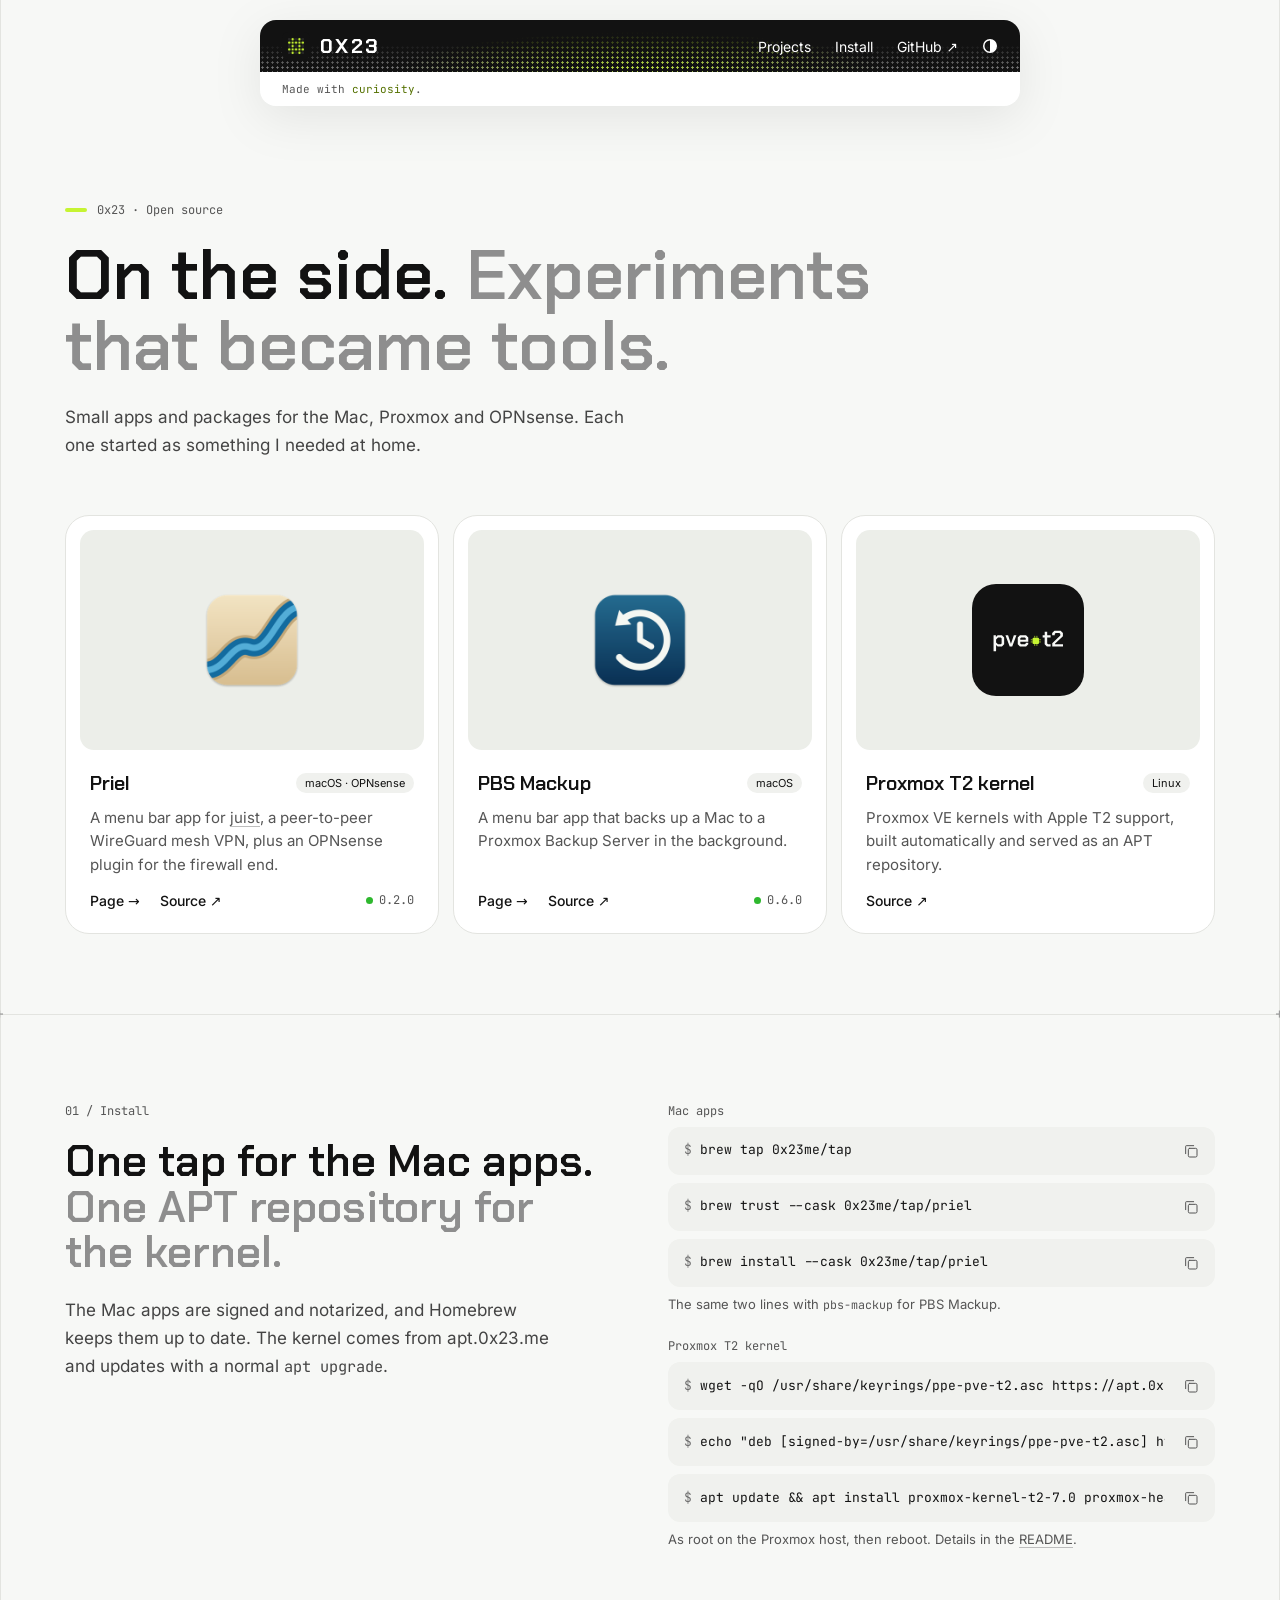
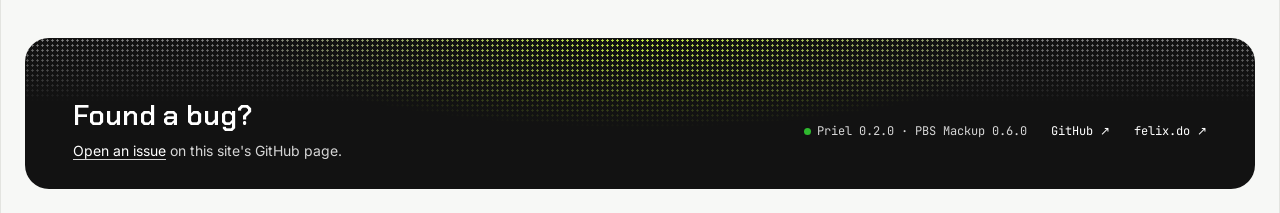
==== index.html @ 9fa9e23d "Add the 0x23 org page and the shared kit the project pages load from /kit/" ====
<!doctype html>
<html lang="en">
<head>
<meta charset="utf-8">
<meta name="viewport" content="width=device-width, initial-scale=1">
<title>0x23</title>
<meta name="description" content="Priel, PBS Mackup and the Proxmox T2 kernel: small open source tools for the Mac, Proxmox and OPNsense.">
<link rel="icon" href="/kit/logos/0x23.png">
<link rel="preload" href="/kit/fonts/inter-latin-wght-normal.woff2" as="font" type="font/woff2" crossorigin>
<link rel="preload" href="/kit/fonts/chakra-petch-latin-600-normal.woff2" as="font" type="font/woff2" crossorigin>
<link rel="stylesheet" href="/kit/0x23.css">
<script src="/kit/0x23.js"></script>
</head>
<body id="top">
<a class="skip" href="#main">Skip to content</a>
<div class="frame">
    <header class="top">
        <div class="top__inner">
            <nav class="nav" aria-label="Sections">
                <a class="nav__mark" href="/"><img src="/kit/logos/0x23.png" width="28" height="28" alt="">0X23</a>
                <div class="nav__links">
                    <a href="#projects">Projects</a>
                    <a href="#install">Install</a>
                    <a href="https://github.com/0x23me">GitHub ↗</a>
                    <button class="nav__theme" type="button" aria-label="Switch between light and dark"><svg aria-hidden="true" width="16" height="16" viewBox="0 0 16 16"><circle cx="8" cy="8" r="6.25" fill="none" stroke="currentColor" stroke-width="1.5"></circle><path d="M8 1.75a6.25 6.25 0 0 1 0 12.5z" fill="currentColor"></path></svg></button>
                </div>
            </nav>
            <div class="status">
                <span>Made with <em class="hl">curiosity</em>.</span>
            </div>
        </div>
    </header>

    <main id="main">
    <section class="hero" id="projects">
        <div class="hero__head">
            <p class="eyebrow"><span class="eyebrow__bar"></span>0x23 · Open source</p>
            <h1>On the side. <span class="dim">Experiments that became tools.</span></h1>
            <p class="hero__lead">Small apps and packages for the Mac, Proxmox and OPNsense. Each one started as something I needed at home.</p>
        </div>
        <div class="apps">
            <article class="app">
                <div class="well"><img src="/kit/logos/priel.png" width="112" height="112" alt=""></div>
                <div class="app__text">
                    <div class="app__top"><a class="project__name card-link" href="/priel/">Priel</a><span class="project__tag">macOS · OPNsense</span></div>
                    <p>A menu bar app for <a href="https://github.com/nning/juist">juist</a>, a peer-to-peer WireGuard mesh VPN, plus an OPNsense plugin for the firewall end.</p>
                    <div class="app__links"><a href="/priel/">Page →</a><a href="https://github.com/0x23me/priel">Source ↗</a><span class="version">0.2.0</span></div>
                </div>
            </article>
            <article class="app">
                <div class="well"><img src="/kit/logos/pbs-mackup.png" width="112" height="112" alt=""></div>
                <div class="app__text">
                    <div class="app__top"><a class="project__name card-link" href="/pbs-mackup/">PBS Mackup</a><span class="project__tag">macOS</span></div>
                    <p>A menu bar app that backs up a Mac to a Proxmox Backup Server in the background.</p>
                    <div class="app__links"><a href="/pbs-mackup/">Page →</a><a href="https://github.com/0x23me/pbs-mackup">Source ↗</a><span class="version">0.6.0</span></div>
                </div>
            </article>
            <article class="app">
                <div class="well"><img src="/kit/logos/pve-t2.svg" width="112" height="112" alt=""></div>
                <div class="app__text">
                    <div class="app__top"><a class="project__name card-link" href="https://github.com/0x23me/ppe-pve-t2">Proxmox T2 kernel</a><span class="project__tag">Linux</span></div>
                    <p>Proxmox VE kernels with Apple T2 support, built automatically and served as an APT repository.</p>
                    <div class="app__links"><a href="https://github.com/0x23me/ppe-pve-t2">Source ↗</a></div>
                </div>
            </article>
        </div>
    </section>

    <div class="rule" aria-hidden="true"><span>+</span><span>+</span></div>

    <section class="section split" id="install">
        <div class="split__intro">
            <span class="label">01 / Install</span>
            <h2>One tap for the Mac apps. <span class="dim">One APT repository for the kernel.</span></h2>
            <div class="split__text">
                <p>The Mac apps are signed and notarized, and Homebrew keeps them up to date. The kernel comes from apt.0x23.me and updates with a normal <code>apt upgrade</code>.</p>
            </div>
        </div>
        <div class="split__side">
            <div class="cmds">
                <span class="label">Mac apps</span>
                <div class="cmd"><code>brew tap 0x23me/tap</code><button class="cmd__copy" type="button" aria-label="Copy"><svg class="glyph" width="16" height="16" viewBox="0 0 24 24" fill="none" stroke="currentColor" stroke-width="1.5" stroke-linecap="round" stroke-linejoin="round" aria-hidden="true"><rect x="8" y="8" width="13" height="13" rx="2"/><path d="M4 16V5a1 1 0 0 1 1-1h11"/></svg><svg class="tick" width="16" height="16" viewBox="0 0 24 24" fill="none" stroke="currentColor" stroke-width="1.5" stroke-linecap="round" stroke-linejoin="round" aria-hidden="true"><path d="M20 6 9 17l-5-5"/></svg></button></div>
                <div class="cmd"><code>brew trust --cask 0x23me/tap/priel</code><button class="cmd__copy" type="button" aria-label="Copy"><svg class="glyph" width="16" height="16" viewBox="0 0 24 24" fill="none" stroke="currentColor" stroke-width="1.5" stroke-linecap="round" stroke-linejoin="round" aria-hidden="true"><rect x="8" y="8" width="13" height="13" rx="2"/><path d="M4 16V5a1 1 0 0 1 1-1h11"/></svg><svg class="tick" width="16" height="16" viewBox="0 0 24 24" fill="none" stroke="currentColor" stroke-width="1.5" stroke-linecap="round" stroke-linejoin="round" aria-hidden="true"><path d="M20 6 9 17l-5-5"/></svg></button></div>
                <div class="cmd"><code>brew install --cask 0x23me/tap/priel</code><button class="cmd__copy" type="button" aria-label="Copy"><svg class="glyph" width="16" height="16" viewBox="0 0 24 24" fill="none" stroke="currentColor" stroke-width="1.5" stroke-linecap="round" stroke-linejoin="round" aria-hidden="true"><rect x="8" y="8" width="13" height="13" rx="2"/><path d="M4 16V5a1 1 0 0 1 1-1h11"/></svg><svg class="tick" width="16" height="16" viewBox="0 0 24 24" fill="none" stroke="currentColor" stroke-width="1.5" stroke-linecap="round" stroke-linejoin="round" aria-hidden="true"><path d="M20 6 9 17l-5-5"/></svg></button></div>
                <p class="cmds__note">The same two lines with <code>pbs-mackup</code> for PBS Mackup.</p>
            </div>
            <div class="cmds">
                <span class="label">Proxmox T2 kernel</span>
                <div class="cmd"><code>wget -qO /usr/share/keyrings/ppe-pve-t2.asc https://apt.0x23.me/KEY.gpg</code><button class="cmd__copy" type="button" aria-label="Copy"><svg class="glyph" width="16" height="16" viewBox="0 0 24 24" fill="none" stroke="currentColor" stroke-width="1.5" stroke-linecap="round" stroke-linejoin="round" aria-hidden="true"><rect x="8" y="8" width="13" height="13" rx="2"/><path d="M4 16V5a1 1 0 0 1 1-1h11"/></svg><svg class="tick" width="16" height="16" viewBox="0 0 24 24" fill="none" stroke="currentColor" stroke-width="1.5" stroke-linecap="round" stroke-linejoin="round" aria-hidden="true"><path d="M20 6 9 17l-5-5"/></svg></button></div>
                <div class="cmd"><code>echo "deb [signed-by=/usr/share/keyrings/ppe-pve-t2.asc] https://apt.0x23.me trixie main" &gt; /etc/apt/sources.list.d/ppe-pve-t2.list</code><button class="cmd__copy" type="button" aria-label="Copy"><svg class="glyph" width="16" height="16" viewBox="0 0 24 24" fill="none" stroke="currentColor" stroke-width="1.5" stroke-linecap="round" stroke-linejoin="round" aria-hidden="true"><rect x="8" y="8" width="13" height="13" rx="2"/><path d="M4 16V5a1 1 0 0 1 1-1h11"/></svg><svg class="tick" width="16" height="16" viewBox="0 0 24 24" fill="none" stroke="currentColor" stroke-width="1.5" stroke-linecap="round" stroke-linejoin="round" aria-hidden="true"><path d="M20 6 9 17l-5-5"/></svg></button></div>
                <div class="cmd"><code>apt update &amp;&amp; apt install proxmox-kernel-t2-7.0 proxmox-headers-t2-7.0</code><button class="cmd__copy" type="button" aria-label="Copy"><svg class="glyph" width="16" height="16" viewBox="0 0 24 24" fill="none" stroke="currentColor" stroke-width="1.5" stroke-linecap="round" stroke-linejoin="round" aria-hidden="true"><rect x="8" y="8" width="13" height="13" rx="2"/><path d="M4 16V5a1 1 0 0 1 1-1h11"/></svg><svg class="tick" width="16" height="16" viewBox="0 0 24 24" fill="none" stroke="currentColor" stroke-width="1.5" stroke-linecap="round" stroke-linejoin="round" aria-hidden="true"><path d="M20 6 9 17l-5-5"/></svg></button></div>
                <p class="cmds__note">As root on the Proxmox host, then reboot. Details in the <a href="https://github.com/0x23me/ppe-pve-t2#readme">README</a>.</p>
            </div>
        </div>
    </section>
    </main>

    <footer class="foot">
        <div class="foot__card">
            <div class="foot__main">
                <div class="foot__say">
                    <h2>Found a bug?</h2>
                    <p><a href="https://github.com/0x23me/0x23me.github.io/issues">Open an issue</a> on this site's GitHub page.</p>
                </div>
                <div class="foot__links">
                    <span class="version">Priel 0.2.0 · PBS Mackup 0.6.0</span>
                    <a href="https://github.com/0x23me">GitHub ↗</a>
                    <a href="https://felix.do">felix.do ↗</a>
                </div>
            </div>
        </div>
    </footer>
</div>
</body>
</html>
---- kit/0x23.css ----
/* The 0x23 look, shared by the org page and every project page under 0x23me.github.io.
   Taken from felix.do (soupdiver/felix.0x23.me, assets/css/style.css at 63b9ff9). */

@font-face { font-family: 'Chakra Petch'; font-weight: 500; font-display: swap; src: url(/kit/fonts/chakra-petch-latin-500-normal.woff2) format('woff2'); }
@font-face { font-family: 'Chakra Petch'; font-weight: 600; font-display: swap; src: url(/kit/fonts/chakra-petch-latin-600-normal.woff2) format('woff2'); }
@font-face { font-family: 'Chakra Petch'; font-weight: 700; font-display: swap; src: url(/kit/fonts/chakra-petch-latin-700-normal.woff2) format('woff2'); }
@font-face { font-family: Inter; font-weight: 100 900; font-display: swap; src: url(/kit/fonts/inter-latin-wght-normal.woff2) format('woff2'); }
@font-face { font-family: 'JetBrains Mono'; font-weight: 100 800; font-display: swap; src: url(/kit/fonts/jetbrains-mono-latin-wght-normal.woff2) format('woff2'); }

:root {
    color-scheme: light dark;
    --bg: light-dark(#F7F8F6, #0E0F0D);
    --paper: light-dark(#FFFFFF, #171816);
    --ink: light-dark(#121212, #ECEDE9);
    --line: light-dark(#E3E4E0, #272925);
    --line-2: light-dark(#CFD1CC, #3A3C37);
    --underline: light-dark(#BDBDBD, #555752);
    --icon-ring: light-dark(transparent, #34362F);
    --accent: #C6F432;
    --accent-hover: #D4F85F;
    --highlight: light-dark(#557100, #C6F432);
    --on-accent: #121212;
    --night: light-dark(#121212, #ECEDE9);
    --night-hover: light-dark(#2A2A2A, #D8DAD4);
    --on-night: light-dark(#FFFFFF, #121212);
    --on-night-2: light-dark(#D6D6D6, #3A3B38);
    --night-accent: light-dark(#C6F432, #557100);
    --night-dots: light-dark(rgba(255, 255, 255, 0.5), rgba(0, 0, 0, 0.3));
    --night-line: light-dark(#2E2E2E, #CFD1CC);
    --text-2: light-dark(#444444, #C9CAC6);
    --muted: light-dark(#555555, #A6A7A3);
    --faint: light-dark(#6E6E6E, #8C8D89);
    --dim: light-dark(#8E8E8E, #6F706C);
    --mark: #9A9A9A;
    --chip: light-dark(#F0F1EE, #22241F);
    --panel: light-dark(#ECEEE9, #1C1D1A);
    --status: #2EB82E;
    --font-display: 'Chakra Petch', sans-serif;
    --font-body: Inter, system-ui, sans-serif;
    --font-mono: 'JetBrains Mono', ui-monospace, monospace;
    --pad: clamp(20px, 5vw, 64px);
}
:root[data-theme="light"] { color-scheme: light; }
:root[data-theme="dark"] { color-scheme: dark; }

*, *::before, *::after { box-sizing: border-box; }
html { scroll-padding-top: 16px; }
html, body { overflow-x: clip; }
body { margin: 0; background: var(--bg); color: var(--ink); font-family: var(--font-body); -webkit-font-smoothing: antialiased; }
a { color: var(--ink); text-decoration: none; }
a:hover { color: var(--muted); }
:focus-visible { outline: 2px solid var(--ink); outline-offset: 2px; }
h1, h2, h3, p, ul, ol, dl, dd, figure { margin: 0; }
ul, ol { padding: 0; list-style: none; }
img, svg { display: block; }
h1, h2, h3 { font-family: var(--font-display); font-weight: 600; }
h2 { font-size: clamp(32px, 3.4vw, 46px); line-height: 1.05; }
h3 { font-size: 20px; line-height: 1.2; }
code { font-family: var(--font-mono); font-size: 0.9em; }
.dim { color: var(--dim); }
.skip { position: absolute; left: 16px; top: -48px; z-index: 10; padding: 8px 14px; border-radius: 999px; background: var(--accent); color: var(--on-accent); font-size: 14px; font-weight: 600; }
.skip:focus { top: 8px; }

.frame { max-width: 1314px; margin: 0 auto; border-left: 1px solid var(--line); border-right: 1px solid var(--line); }

/* header bar */
.top { padding: 20px 16px 0; display: flex; justify-content: center; }
.top__inner { width: 100%; max-width: 760px; display: flex; flex-direction: column; filter: drop-shadow(0 12px 24px rgba(0, 0, 0, 0.08)); }
.nav { position: relative; overflow: hidden; min-height: 52px; padding: 6px 22px; border-radius: 16px 16px 0 0; background: var(--night); display: flex; align-items: center; justify-content: space-between; gap: 12px; }
.nav > * { position: relative; z-index: 1; }
.nav a { color: var(--on-night); }
.nav a:hover { color: var(--night-accent); }
.nav a:focus-visible { outline-color: var(--night-accent); }
.nav__mark { display: flex; align-items: center; gap: 10px; font-family: var(--font-display); font-weight: 700; font-size: 20px; letter-spacing: 0.12em; }
.nav__mark img { border-radius: 6px; }
.nav__links { display: flex; align-items: center; gap: 24px; font-size: 14px; white-space: nowrap; }
.nav__theme { display: none; padding: 4px; margin: -4px; border: 0; background: none; color: var(--on-night); cursor: pointer; }
.nav__theme:hover { color: var(--night-accent); }
.nav__theme:focus-visible { outline-color: var(--night-accent); }
.js .nav__theme { display: block; }

/* dotted light: it comes from the middle of the page, so it enters the header from below and the footer from above */
.nav::before, .nav::after, .foot__card::before, .foot__card::after { content: ''; position: absolute; inset: 0; pointer-events: none; background-size: 5px 5px; }
.nav::before, .foot__card::before { background-image: radial-gradient(var(--night-dots) 0.9px, transparent 1.3px); }
.nav::after, .foot__card::after { background-image: radial-gradient(var(--night-accent) 0.9px, transparent 1.3px); }
.nav::before { -webkit-mask-image: linear-gradient(to top, #000, transparent 28px); mask-image: linear-gradient(to top, #000, transparent 28px); }
.nav::after { -webkit-mask-image: radial-gradient(ellipse 32% 40px at 50% 100%, #000, transparent); mask-image: radial-gradient(ellipse 32% 40px at 50% 100%, #000, transparent); }
.foot__card::before { -webkit-mask-image: linear-gradient(to bottom, #000, transparent 64px); mask-image: linear-gradient(to bottom, #000, transparent 64px); }
.foot__card::after { -webkit-mask-image: radial-gradient(ellipse 32% 90px at 50% 0%, #000, transparent); mask-image: radial-gradient(ellipse 32% 90px at 50% 0%, #000, transparent); }

.status { min-height: 34px; padding: 8px 22px; border-radius: 0 0 16px 16px; background: var(--paper); display: flex; align-items: center; font-family: var(--font-mono); font-size: 11px; color: var(--muted); }
.hl { font-style: normal; color: var(--highlight); }
.version { display: flex; align-items: center; gap: 6px; font-family: var(--font-mono); font-size: 12px; font-weight: 400; color: var(--muted); }
.version::before { content: ''; flex: none; width: 7px; height: 7px; border-radius: 50%; background: var(--status); }
.app__links .version { margin-left: auto; }

/* shared */
.section { padding: 88px var(--pad); display: flex; flex-direction: column; gap: 32px; }
.rule { position: relative; border-top: 1px solid var(--line); }
.rule span { position: absolute; top: -11px; font-family: var(--font-mono); font-size: 15px; color: var(--mark); }
.rule span:first-child { left: -6px; }
.rule span:last-child { right: -5px; }
.label { font-family: var(--font-mono); font-size: 12px; color: var(--muted); }
.head { display: flex; flex-wrap: wrap; align-items: flex-end; justify-content: space-between; gap: 16px; }
.head__text { display: flex; flex-direction: column; gap: 12px; }
.head__link, .more { font-size: 14px; font-weight: 500; }
.pills { display: flex; flex-wrap: wrap; gap: 6px; }
.pills li { padding: 4px 10px; border-radius: 999px; background: var(--chip); font-size: 12px; }
.pills--line li { padding: 3px 9px; background: var(--paper); border: 1px solid var(--line); font-size: 11px; }
.pills li.pill--accent { background: var(--accent); color: var(--on-accent); font-weight: 600; }
.actions { display: flex; flex-wrap: wrap; gap: 10px; }
.btn { display: inline-block; padding: 11px 18px; border-radius: 999px; border: 1px solid var(--line); font-size: 14px; font-weight: 500; }
.btn:hover { border-color: var(--line-2); color: var(--ink); }
.btn--accent { border-color: var(--accent); background: var(--accent); color: var(--on-accent); font-weight: 600; }
.btn--accent:hover { border-color: var(--accent-hover); background: var(--accent-hover); color: var(--on-accent); }
.btn--dark { border-color: var(--night); background: var(--night); color: var(--on-night); }
.btn--dark:hover { color: var(--on-night); background: var(--night-hover); }
p a, .rows a { position: relative; z-index: 1; color: inherit; text-decoration: underline; text-decoration-color: var(--underline); text-underline-offset: 3px; }
p a:hover, .rows a:hover { color: var(--ink); text-decoration-color: var(--ink); }

/* hero */
.hero { padding: 96px var(--pad) 80px; display: flex; flex-direction: column; gap: 56px; }
.hero__head { display: flex; flex-direction: column; gap: 22px; }
.hero__lead { max-width: 560px; font-size: 17px; line-height: 1.65; color: var(--text-2); }
.eyebrow { display: flex; align-items: center; gap: 10px; font-family: var(--font-mono); font-size: 12px; color: var(--muted); }
.eyebrow__bar { width: 22px; height: 4px; border-radius: 2px; background: var(--accent); }
h1 { max-width: 1100px; font-size: clamp(42px, 5.4vw, 76px); line-height: 1.02; text-wrap: balance; }

/* focus cards */
.focus { display: grid; grid-template-columns: repeat(auto-fit, minmax(min(300px, 100%), 1fr)); gap: 14px; }
.focus__card { min-height: 240px; padding: 24px; border-radius: 20px; background: var(--paper); border: 1px solid var(--line); display: flex; flex-direction: column; gap: 18px; }
.focus__top { display: flex; justify-content: space-between; align-items: center; }
.focus__label { font-family: var(--font-mono); font-size: 11px; letter-spacing: 0.04em; color: var(--muted); }
.focus__card p { font-size: 16px; line-height: 1.55; color: var(--text-2); }
.focus__card .pills, .focus__card .more { margin-top: auto; }
.focus__card .well { margin: 0 -10px; }
.focus__card--dark { background: var(--night); border-color: var(--night); color: var(--on-night); }
.focus__card--dark .focus__label { color: var(--night-accent); }
.focus__card--dark p { color: var(--on-night-2); }
.focus__card--dark .pills li { background: var(--night-hover); }

/* feature card and project cards */
.projects { display: grid; grid-template-columns: repeat(6, minmax(0, 1fr)); gap: 14px; }
.feature { position: relative; grid-column: span 4; min-width: 0; padding: 14px; border-radius: 24px; background: var(--paper); border: 1px solid var(--line); display: grid; grid-template-columns: repeat(auto-fit, minmax(min(320px, 100%), 1fr)); gap: 14px; }
.feature--wide { grid-column: 1 / -1; }
a.feature:hover, .feature:has(.card-link):hover, .project:has(.card-link):hover { border-color: var(--line-2); }
.card-link::after { content: ''; position: absolute; inset: 0; border-radius: inherit; }
.card-link:hover { color: var(--ink); }
.feature__text { padding: 14px 10px; display: flex; flex-direction: column; gap: 14px; }
.feature__text .pills li { font-weight: 500; }
.feature__name { font-family: var(--font-display); font-weight: 600; font-size: 28px; line-height: 1.1; }
.feature__text p { font-size: 15px; line-height: 1.55; color: var(--muted); }
.feature__text .more, .feature__text .actions { margin-top: auto; }
.projects__side { grid-column: span 2; display: flex; flex-direction: column; gap: 14px; }
.projects > .project { grid-column: span 2; }
.project { position: relative; flex: 1; padding: 22px; border-radius: 20px; background: var(--paper); border: 1px solid var(--line); display: flex; flex-direction: column; gap: 10px; }
.project__top { display: flex; align-items: center; gap: 10px; }
.project__top img { flex-shrink: 0; border-radius: 6px; box-shadow: 0 0 0 1px var(--icon-ring); }
.project__name { font-family: var(--font-display); font-weight: 600; font-size: 20px; }
.project__tag { margin-left: auto; padding: 3px 9px; border-radius: 999px; background: var(--chip); font-size: 11px; }
.project p { font-size: 14px; line-height: 1.5; color: var(--muted); }
.project .more { margin-top: auto; padding-top: 6px; }

/* app cards on the org page: the icon large in a well, the name and line below */
.apps { display: grid; grid-template-columns: repeat(auto-fit, minmax(min(300px, 100%), 1fr)); gap: 14px; }
.app { position: relative; padding: 14px; border-radius: 24px; background: var(--paper); border: 1px solid var(--line); display: flex; flex-direction: column; gap: 6px; }
.app:has(.card-link):hover { border-color: var(--line-2); }
.app .well { min-height: 220px; }
.app .well img { width: 112px; height: 112px; border-radius: 24px; box-shadow: 0 0 0 1px var(--icon-ring); }
.app__text { padding: 14px 10px 10px; display: flex; flex-direction: column; gap: 10px; flex: 1; }
.app__top { display: flex; align-items: center; gap: 10px; }
.app__top .project__tag { margin-left: auto; }
.app p { font-size: 15px; line-height: 1.55; color: var(--muted); }
.app__links { margin-top: auto; padding-top: 6px; display: flex; gap: 20px; font-size: 14px; font-weight: 500; }
.app__links a { position: relative; z-index: 1; }

/* image well: a screenshot sits whole on a panel, never cropped */
.well { position: relative; min-height: 240px; padding: 28px; border-radius: 14px; background: var(--panel); display: flex; align-items: center; justify-content: center; overflow: hidden; }
.well img { max-width: 100%; height: auto; }

/* command block: one command per line, with a copy button */
.cmds { display: flex; flex-direction: column; gap: 8px; }
.cmd { display: flex; align-items: center; gap: 12px; padding: 10px 10px 10px 16px; border-radius: 12px; background: var(--chip); }
.cmd code { flex: 1; min-width: 0; overflow-x: auto; white-space: nowrap; font-size: 13px; line-height: 1.6; color: var(--ink); scrollbar-width: none; }
.cmd code::before { content: '$ '; color: var(--faint); }
.cmd__copy { display: none; flex-shrink: 0; padding: 6px; border: 0; border-radius: 8px; background: none; color: var(--muted); cursor: pointer; }
.cmd__copy:hover { color: var(--ink); background: var(--paper); }
.cmd__copy .tick, .cmd__copy.is-done .glyph { display: none; }
.cmd__copy.is-done .tick { display: block; }
.js .cmd__copy { display: block; }
.cmds__note { font-size: 13px; line-height: 1.5; color: var(--muted); }

/* split: text on the left, rows or commands on the right */
.split { display: grid; grid-template-columns: repeat(auto-fit, minmax(min(400px, 100%), 1fr)); gap: 56px; }
.split__intro { display: flex; flex-direction: column; gap: 20px; }
.split__text { max-width: 500px; display: flex; flex-direction: column; gap: 12px; font-size: 17px; line-height: 1.65; color: var(--text-2); }
.split__side { display: flex; flex-direction: column; gap: 24px; align-self: start; }
.rows { display: flex; flex-direction: column; border-bottom: 1px solid var(--line); }
.rows li { display: grid; grid-template-columns: minmax(96px, 30%) minmax(0, 1fr); gap: 16px; padding: 18px 0; border-top: 1px solid var(--line); }
.rows__key { padding-top: 2px; font-family: var(--font-mono); font-size: 12px; line-height: 1.6; color: var(--faint); overflow-wrap: anywhere; }
.rows__text { font-size: 15px; line-height: 1.5; color: var(--text-2); }
.rows__text strong { display: block; font-size: 16px; font-weight: 600; color: var(--ink); }

/* footer bar */
.foot { padding: 0 clamp(12px, 2vw, 24px) 24px; }
.foot__card { position: relative; overflow: hidden; border-radius: 24px; background: var(--night); color: var(--on-night); padding: 64px clamp(24px, 4vw, 48px) 28px; display: flex; flex-direction: column; gap: 28px; }
.foot__card > * { position: relative; z-index: 1; }
.foot__main { display: flex; flex-wrap: wrap; align-items: center; justify-content: space-between; gap: 16px 24px; }
.foot__say { display: flex; flex-direction: column; gap: 10px; max-width: 560px; }
.foot h2 { font-size: 28px; line-height: 1; }
.foot p { font-size: 14px; line-height: 1.5; color: var(--on-night-2); }
.foot p a { text-decoration-color: var(--on-night-2); }
.foot p a:hover { color: var(--night-accent); text-decoration-color: var(--night-accent); }
.foot__links { display: flex; flex-wrap: wrap; align-items: center; gap: 12px 24px; font-family: var(--font-mono); font-size: 12px; }
.foot .version { color: var(--on-night-2); }
.foot a { color: var(--on-night); }
.foot a:hover { color: var(--night-accent); }
.foot a:focus-visible { outline-color: var(--night-accent); }
.foot__family { padding-top: 20px; border-top: 1px solid var(--night-line); display: flex; flex-wrap: wrap; align-items: center; gap: 10px 22px; font-size: 13px; }
.foot__family span { font-family: var(--font-mono); font-size: 11px; letter-spacing: 0.04em; color: var(--on-night-2); }
.foot__family a { display: flex; align-items: center; gap: 8px; }
.foot__family img { border-radius: 5px; box-shadow: 0 0 0 1px var(--night-line); }

@media (max-width: 1100px) {
    .projects { grid-template-columns: repeat(auto-fit, minmax(min(280px, 100%), 1fr)); }
    .feature { grid-column: 1 / -1; }
    .projects__side { display: contents; }
    .projects > .project { grid-column: auto; }
}

@media (max-width: 600px) {
    .nav__links a[href^="#"] { display: none; }
}

@media (max-width: 480px) {
    .nav, .status { padding-inline: 16px; }
    .nav__links { gap: 16px; }
    .rows li { grid-template-columns: minmax(0, 1fr); gap: 4px; }
    .well { padding: 16px; }
}

@media (prefers-reduced-motion: reduce) { * { transition: none !important; } }
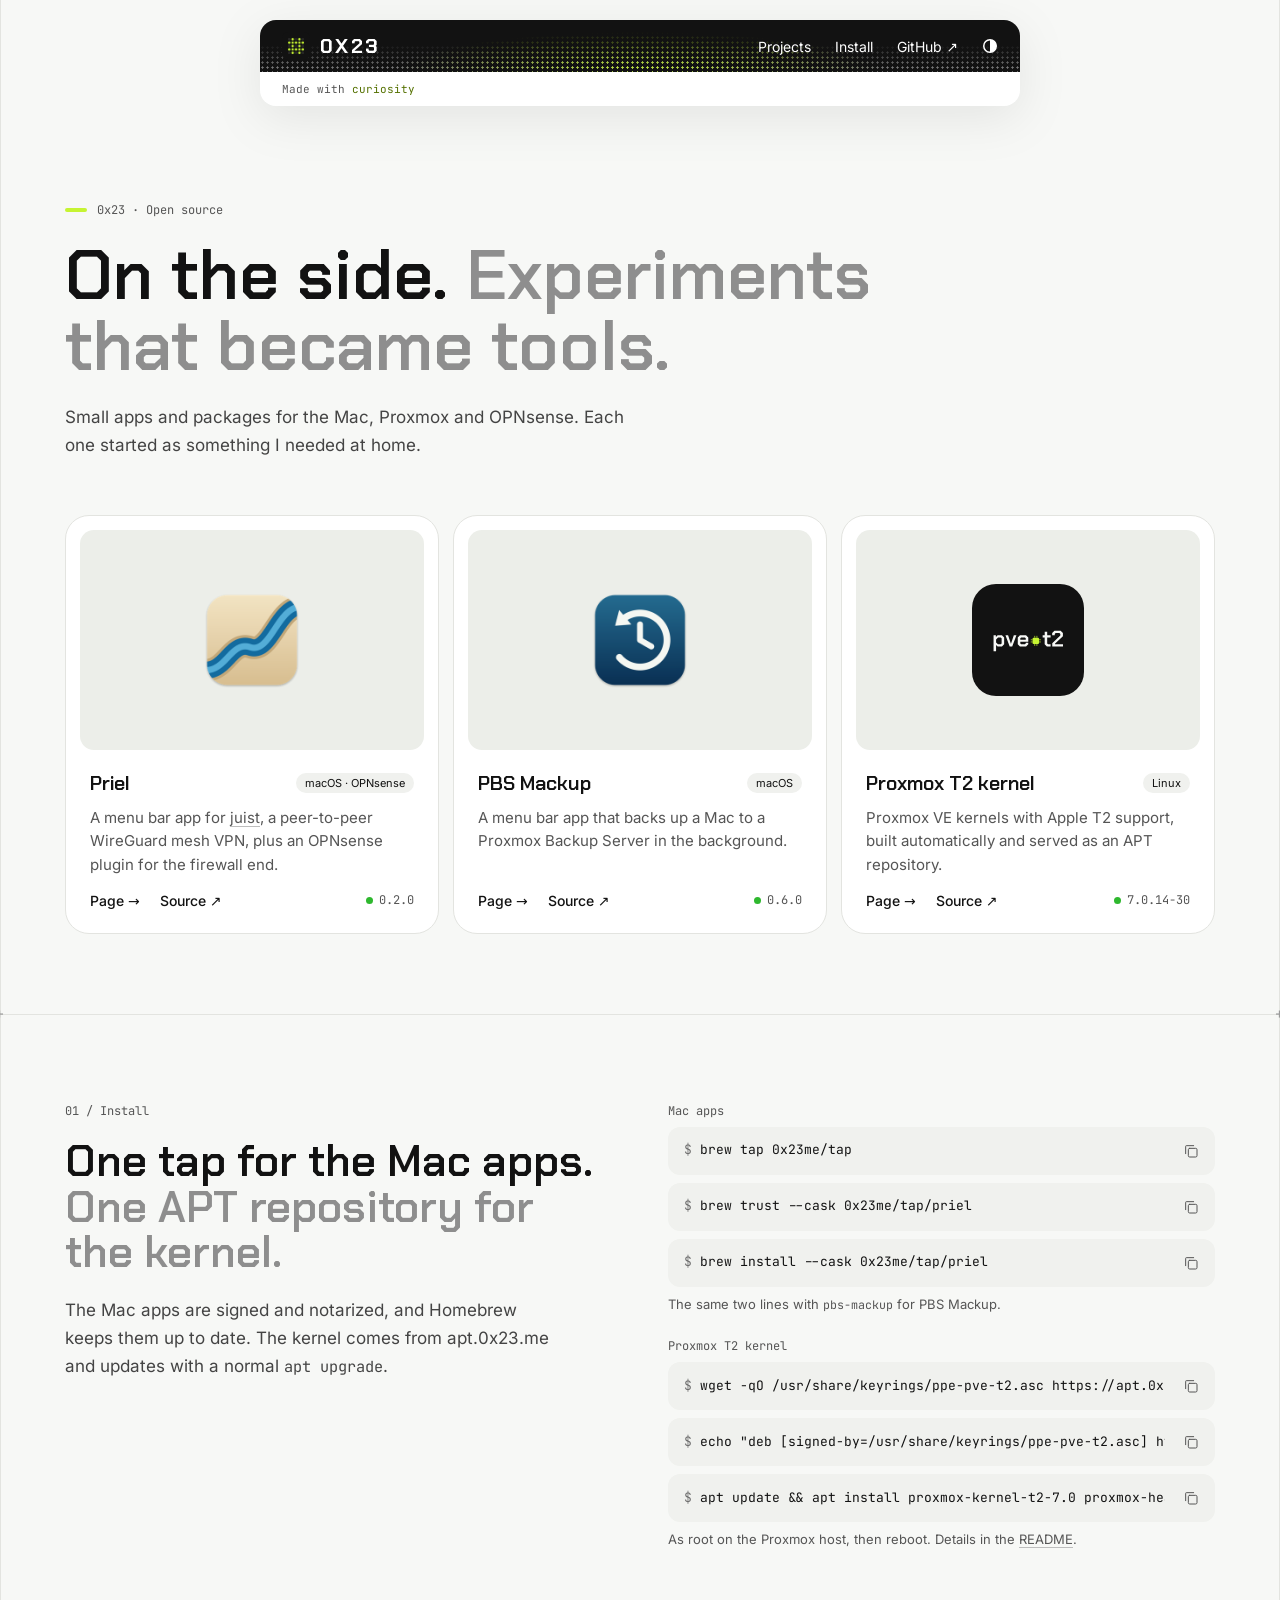
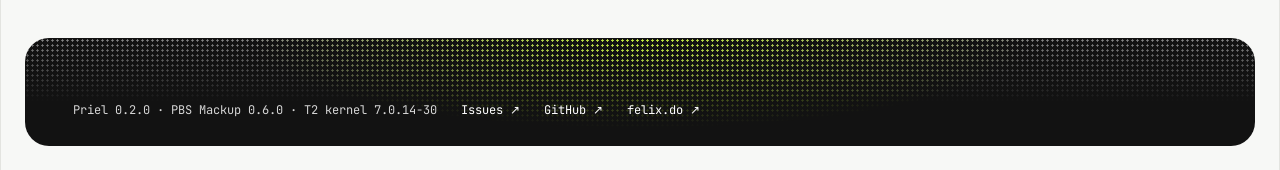
==== commit d6643374: "Add the Proxmox T2 kernel page, versions in the hero and footer, Made with curiosity, one dark focus" ====
--- a/index.html
+++ b/index.html
@@ -26,7 +26,7 @@
                 </div>
             </nav>
             <div class="status">
-                <span>Made with <em class="hl">curiosity</em>.</span>
+                <span>Made with <em class="hl">curiosity</em></span>
             </div>
         </div>
     </header>
@@ -58,9 +58,9 @@
             <article class="app">
                 <div class="well"><img src="/kit/logos/pve-t2.svg" width="112" height="112" alt=""></div>
                 <div class="app__text">
-                    <div class="app__top"><a class="project__name card-link" href="https://github.com/0x23me/ppe-pve-t2">Proxmox T2 kernel</a><span class="project__tag">Linux</span></div>
+                    <div class="app__top"><a class="project__name card-link" href="/ppe-pve-t2/">Proxmox T2 kernel</a><span class="project__tag">Linux</span></div>
                     <p>Proxmox VE kernels with Apple T2 support, built automatically and served as an APT repository.</p>
-                    <div class="app__links"><a href="https://github.com/0x23me/ppe-pve-t2">Source ↗</a></div>
+                    <div class="app__links"><a href="/ppe-pve-t2/">Page →</a><a href="https://github.com/0x23me/ppe-pve-t2">Source ↗</a><span class="version">7.0.14-30</span></div>
                 </div>
             </article>
         </div>
@@ -98,12 +98,9 @@
     <footer class="foot">
         <div class="foot__card">
             <div class="foot__main">
-                <div class="foot__say">
-                    <h2>Found a bug?</h2>
-                    <p><a href="https://github.com/0x23me/0x23me.github.io/issues">Open an issue</a> on this site's GitHub page.</p>
-                </div>
                 <div class="foot__links">
-                    <span class="version">Priel 0.2.0 · PBS Mackup 0.6.0</span>
+                    <span class="version">Priel 0.2.0 · PBS Mackup 0.6.0 · T2 kernel 7.0.14-30</span>
+                    <a href="https://github.com/0x23me/0x23me.github.io/issues">Issues ↗</a>
                     <a href="https://github.com/0x23me">GitHub ↗</a>
                     <a href="https://felix.do">felix.do ↗</a>
                 </div>
--- a/kit/0x23.css
+++ b/kit/0x23.css
@@ -73,6 +73,8 @@
 .nav a:focus-visible { outline-color: var(--night-accent); }
 .nav__mark { display: flex; align-items: center; gap: 10px; font-family: var(--font-display); font-weight: 700; font-size: 20px; letter-spacing: 0.12em; }
 .nav__mark img { border-radius: 6px; }
+/* A dark square logo, which would vanish into the bar. */
+.nav__mark .tile { box-shadow: 0 0 0 1px var(--night-line); }
 .nav__links { display: flex; align-items: center; gap: 24px; font-size: 14px; white-space: nowrap; }
 .nav__theme { display: none; padding: 4px; margin: -4px; border: 0; background: none; color: var(--on-night); cursor: pointer; }
 .nav__theme:hover { color: var(--night-accent); }
@@ -166,7 +168,8 @@
 .app { position: relative; padding: 14px; border-radius: 24px; background: var(--paper); border: 1px solid var(--line); display: flex; flex-direction: column; gap: 6px; }
 .app:has(.card-link):hover { border-color: var(--line-2); }
 .app .well { min-height: 220px; }
-.app .well img { width: 112px; height: 112px; border-radius: 24px; box-shadow: 0 0 0 1px var(--icon-ring); }
+.app .well img, .well .icon { width: 112px; height: 112px; border-radius: 24px; box-shadow: 0 0 0 1px var(--icon-ring); }
+.feature .well .icon { width: 176px; height: 176px; border-radius: 38px; }
 .app__text { padding: 14px 10px 10px; display: flex; flex-direction: column; gap: 10px; flex: 1; }
 .app__top { display: flex; align-items: center; gap: 10px; }
 .app__top .project__tag { margin-left: auto; }
@@ -177,6 +180,11 @@
 /* image well: a screenshot sits whole on a panel, never cropped */
 .well { position: relative; min-height: 240px; padding: 28px; border-radius: 14px; background: var(--panel); display: flex; align-items: center; justify-content: center; overflow: hidden; }
 .well img { max-width: 100%; height: auto; }
+.focus__card code { overflow-wrap: anywhere; }
+/* A picture in two versions: the one for the other theme is hidden, and with loading="lazy" never fetched. */
+:root[data-theme="dark"] .for-light, :root[data-theme="light"] .for-dark { display: none; }
+@media (prefers-color-scheme: dark) { :root:not([data-theme]) .for-light { display: none; } }
+@media (prefers-color-scheme: light) { :root:not([data-theme]) .for-dark { display: none; } }
 
 /* command block: one command per line, with a copy button */
 .cmds { display: flex; flex-direction: column; gap: 8px; }
@@ -213,6 +221,7 @@
 .foot p a:hover { color: var(--night-accent); text-decoration-color: var(--night-accent); }
 .foot__links { display: flex; flex-wrap: wrap; align-items: center; gap: 12px 24px; font-family: var(--font-mono); font-size: 12px; }
 .foot .version { color: var(--on-night-2); }
+.foot .version::before { content: none; }
 .foot a { color: var(--on-night); }
 .foot a:hover { color: var(--night-accent); }
 .foot a:focus-visible { outline-color: var(--night-accent); }
@@ -235,6 +244,7 @@
 @media (max-width: 480px) {
     .nav, .status { padding-inline: 16px; }
     .nav__links { gap: 16px; }
+    .nav__mark { font-size: 16px; letter-spacing: 0.08em; white-space: nowrap; }
     .rows li { grid-template-columns: minmax(0, 1fr); gap: 4px; }
     .well { padding: 16px; }
 }
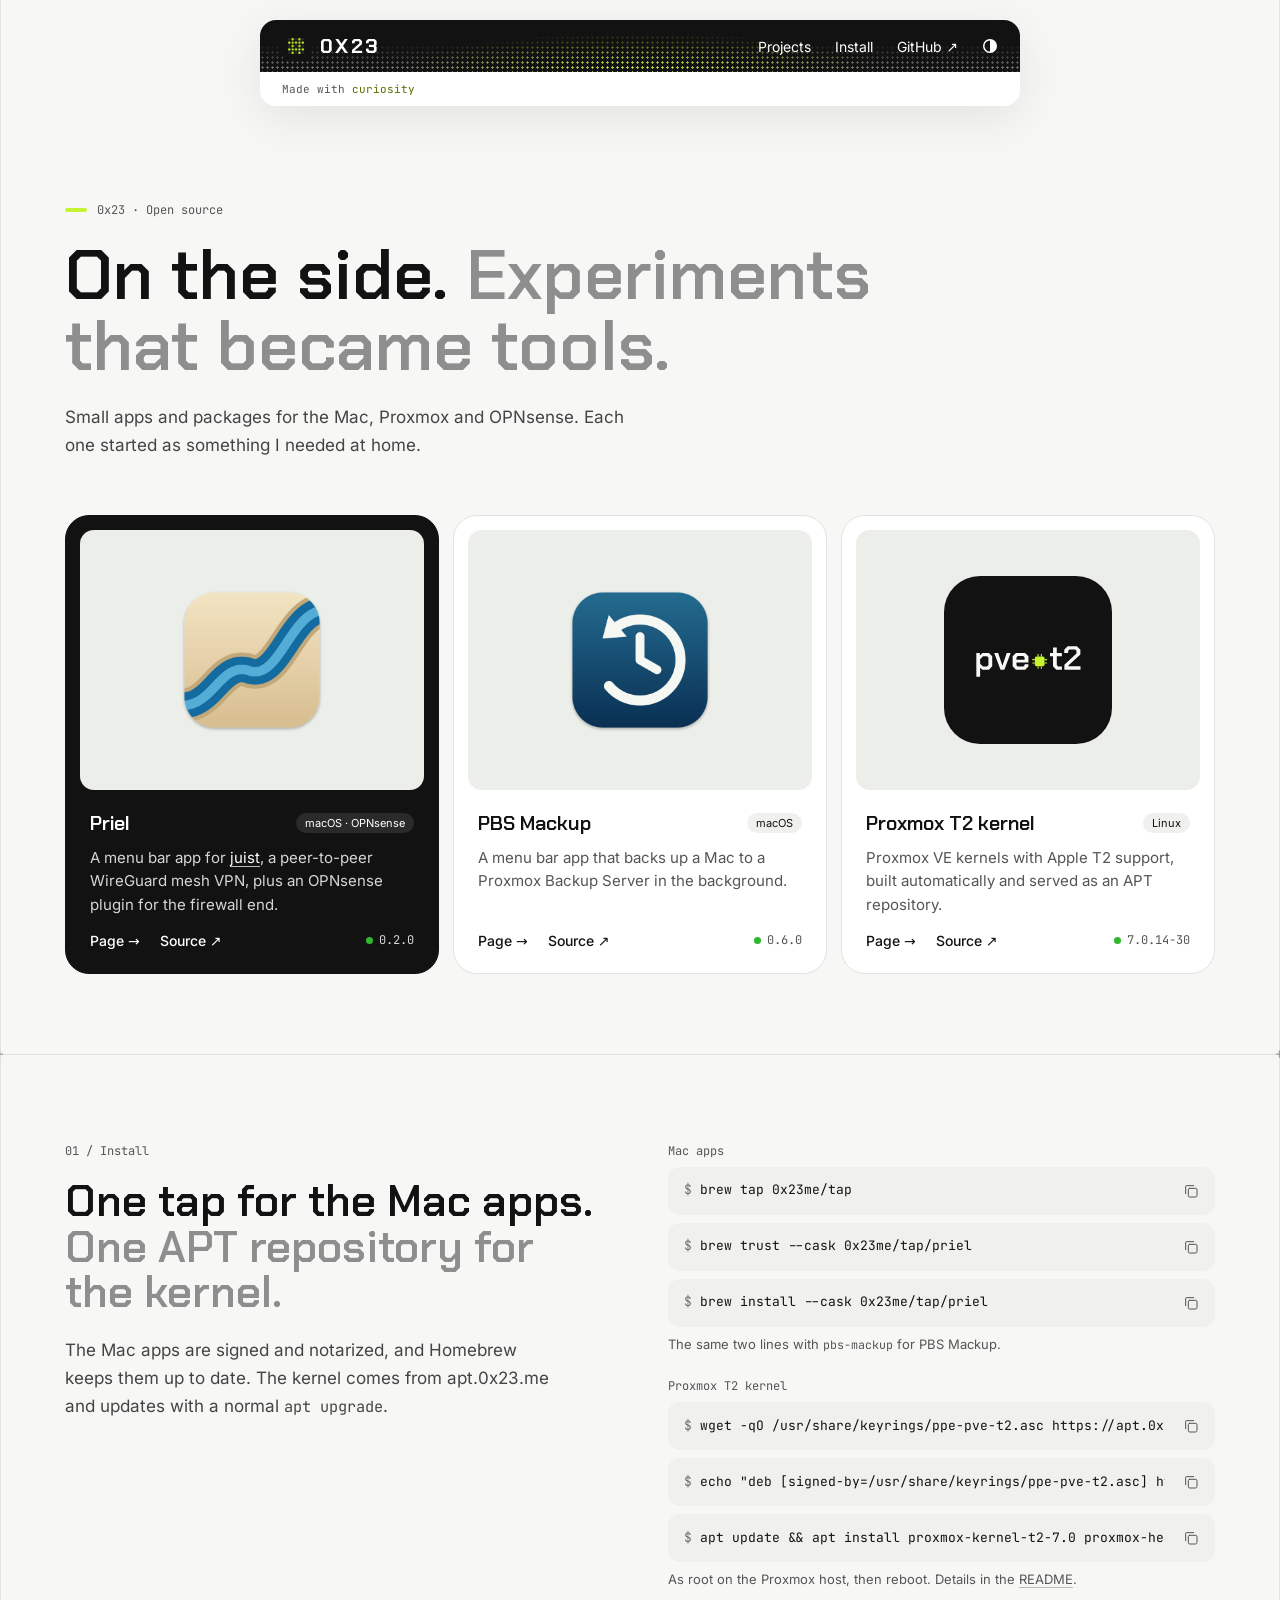
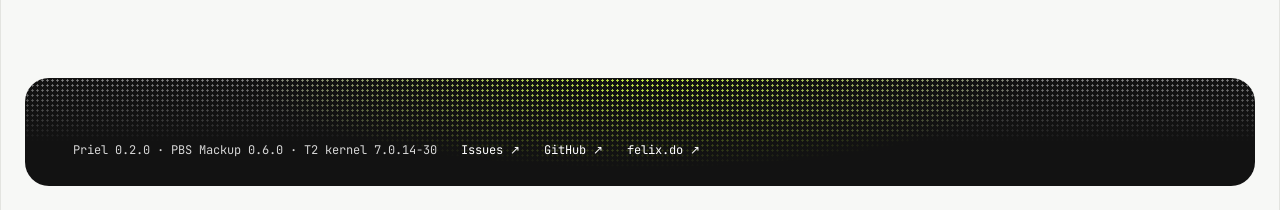
==== commit cb33da99: "Org page: bigger app icons from 512 px files, the first app card in the night colour" ====
--- a/index.html
+++ b/index.html
@@ -39,8 +39,8 @@
             <p class="hero__lead">Small apps and packages for the Mac, Proxmox and OPNsense. Each one started as something I needed at home.</p>
         </div>
         <div class="apps">
-            <article class="app">
-                <div class="well"><img src="/kit/logos/priel.png" width="112" height="112" alt=""></div>
+            <article class="app app--dark">
+                <div class="well"><img src="/kit/logos/priel.png" width="168" height="168" alt=""></div>
                 <div class="app__text">
                     <div class="app__top"><a class="project__name card-link" href="/priel/">Priel</a><span class="project__tag">macOS · OPNsense</span></div>
                     <p>A menu bar app for <a href="https://github.com/nning/juist">juist</a>, a peer-to-peer WireGuard mesh VPN, plus an OPNsense plugin for the firewall end.</p>
@@ -48,7 +48,7 @@
                 </div>
             </article>
             <article class="app">
-                <div class="well"><img src="/kit/logos/pbs-mackup.png" width="112" height="112" alt=""></div>
+                <div class="well"><img src="/kit/logos/pbs-mackup.png" width="168" height="168" alt=""></div>
                 <div class="app__text">
                     <div class="app__top"><a class="project__name card-link" href="/pbs-mackup/">PBS Mackup</a><span class="project__tag">macOS</span></div>
                     <p>A menu bar app that backs up a Mac to a Proxmox Backup Server in the background.</p>
@@ -56,7 +56,7 @@
                 </div>
             </article>
             <article class="app">
-                <div class="well"><img src="/kit/logos/pve-t2.svg" width="112" height="112" alt=""></div>
+                <div class="well"><img class="icon" src="/kit/logos/pve-t2.svg" width="168" height="168" alt=""></div>
                 <div class="app__text">
                     <div class="app__top"><a class="project__name card-link" href="/ppe-pve-t2/">Proxmox T2 kernel</a><span class="project__tag">Linux</span></div>
                     <p>Proxmox VE kernels with Apple T2 support, built automatically and served as an APT repository.</p>
--- a/kit/0x23.css
+++ b/kit/0x23.css
@@ -167,8 +167,10 @@
 .apps { display: grid; grid-template-columns: repeat(auto-fit, minmax(min(300px, 100%), 1fr)); gap: 14px; }
 .app { position: relative; padding: 14px; border-radius: 24px; background: var(--paper); border: 1px solid var(--line); display: flex; flex-direction: column; gap: 6px; }
 .app:has(.card-link):hover { border-color: var(--line-2); }
-.app .well { min-height: 220px; }
+.app .well { min-height: 260px; }
 .app .well img, .well .icon { width: 112px; height: 112px; border-radius: 24px; box-shadow: 0 0 0 1px var(--icon-ring); }
+.app .well img { width: 168px; height: 168px; border-radius: 36px; box-shadow: none; }
+.app .well .icon { box-shadow: 0 0 0 1px var(--icon-ring); }
 .feature .well .icon { width: 176px; height: 176px; border-radius: 38px; }
 .app__text { padding: 14px 10px 10px; display: flex; flex-direction: column; gap: 10px; flex: 1; }
 .app__top { display: flex; align-items: center; gap: 10px; }
@@ -176,6 +178,12 @@
 .app p { font-size: 15px; line-height: 1.55; color: var(--muted); }
 .app__links { margin-top: auto; padding-top: 6px; display: flex; gap: 20px; font-size: 14px; font-weight: 500; }
 .app__links a { position: relative; z-index: 1; }
+.app--dark { background: var(--night); border-color: var(--night); color: var(--on-night); }
+.app--dark:has(.card-link):hover { border-color: var(--night); }
+.app--dark a { color: var(--on-night); }
+.app--dark a:hover { color: var(--night-accent); }
+.app--dark p, .app--dark .version { color: var(--on-night-2); }
+.app--dark .project__tag { background: var(--night-hover); }
 
 /* image well: a screenshot sits whole on a panel, never cropped */
 .well { position: relative; min-height: 240px; padding: 28px; border-radius: 14px; background: var(--panel); display: flex; align-items: center; justify-content: center; overflow: hidden; }
